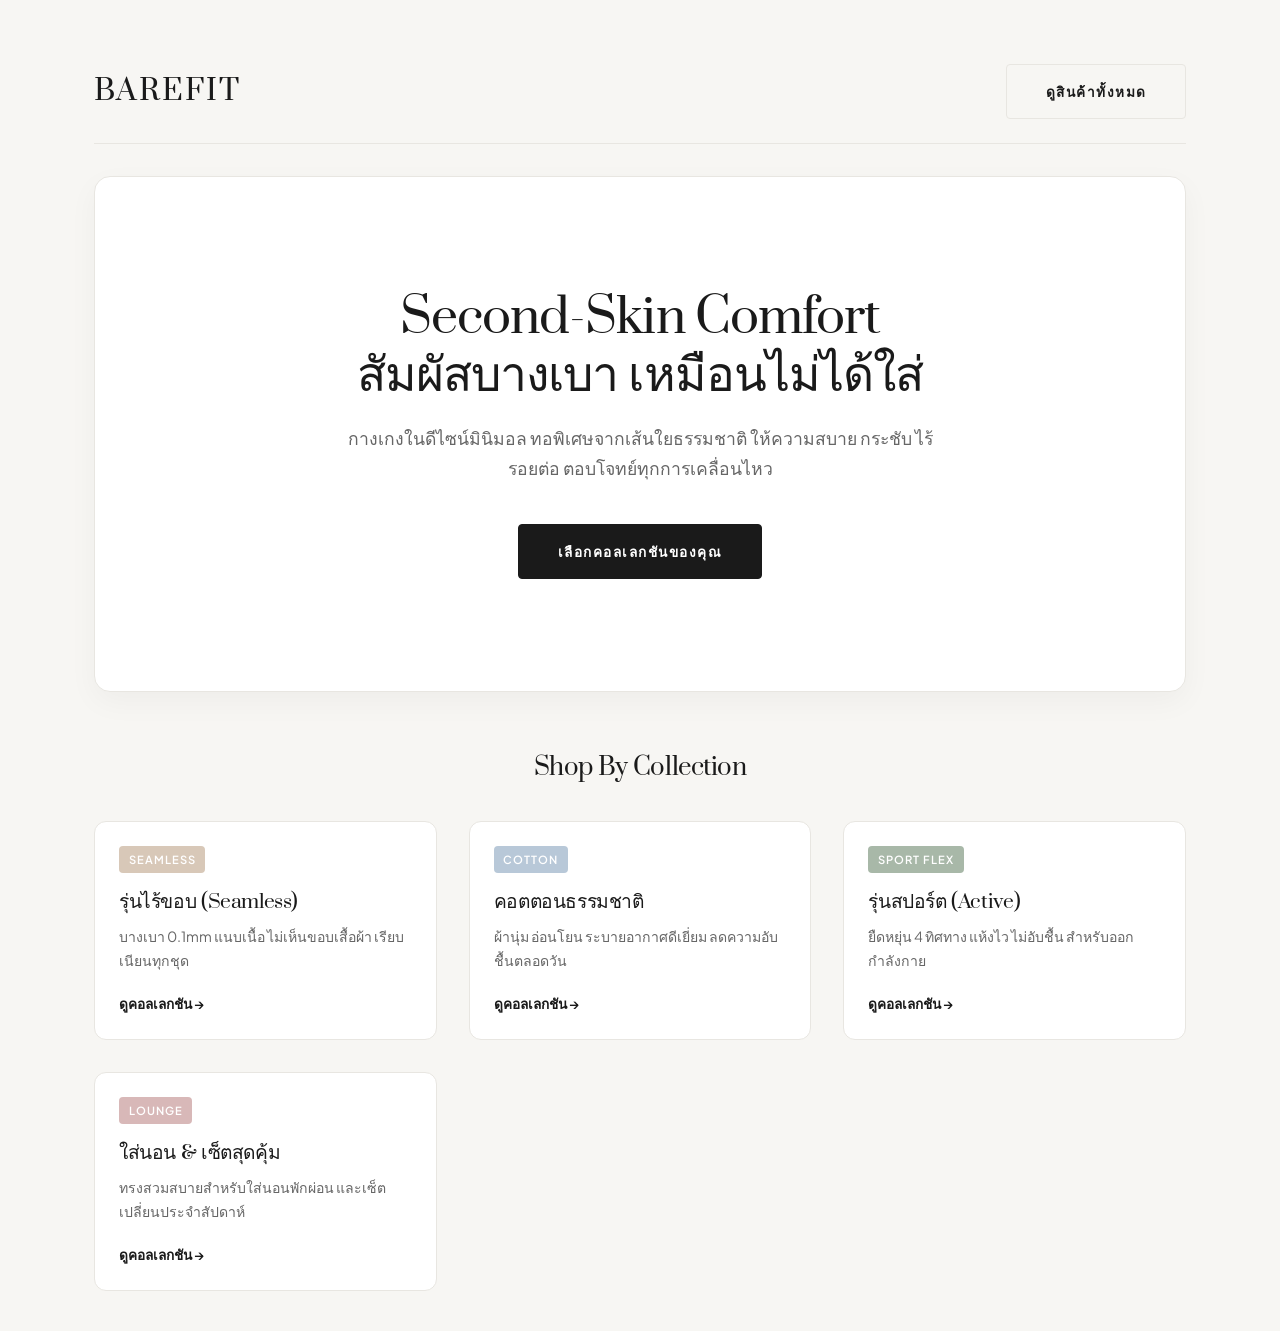
==== index.html @ 04f54b13 "Add files via upload" ====
<!DOCTYPE html>
<html lang="th">
<head>
  <meta charset="UTF-8">
  <meta name="viewport" content="width=device-width, initial-scale=1.0">
  <title>BareFit Underwear | สัมผัสความสบายระดับพรีเมียม</title>
  <link rel="stylesheet" href="style.css">
</head>
<body>
  <div class="container">
    <header class="nav-header">
      <div class="brand-logo">BareFit</div>
      <a href="product.html" class="btn btn-secondary">ดูสินค้าทั้งหมด</a>
    </header>

    <section class="hero">
      <h1>Second-Skin Comfort<br>สัมผัสบางเบา เหมือนไม่ได้ใส่</h1>
      <p>กางเกงในดีไซน์มินิมอล ทอพิเศษจากเส้นใยธรรมชาติ ให้ความสบาย กระชับ ไร้รอยต่อ ตอบโจทย์ทุกการเคลื่อนไหว</p>
      <a href="product.html" class="btn">เลือกคอลเลกชันของคุณ</a>
    </section>

    <h2 style="text-align: center; margin-bottom: 2rem;">Shop By Collection</h2>
    <div class="mood-grid">
      <a href="product.html?mood=seamless" class="card">
        <span class="card-tag tag-seamless">Seamless</span>
        <h3>รุ่นไร้ขอบ (Seamless)</h3>
        <p>บางเบา 0.1mm แนบเนื้อ ไม่เห็นขอบเสื้อผ้า เรียบเนียนทุกชุด</p>
        <span style="font-size: 0.85rem; font-weight:600;">ดูคอลเลกชัน →</span>
      </a>
      <a href="product.html?mood=cotton" class="card">
        <span class="card-tag tag-cotton">Cotton</span>
        <h3>คอตตอนธรรมชาติ</h3>
        <p>ผ้านุ่ม อ่อนโยน ระบายอากาศดีเยี่ยม ลดความอับชื้นตลอดวัน</p>
        <span style="font-size: 0.85rem; font-weight:600;">ดูคอลเลกชัน →</span>
      </a>
      <a href="product.html?mood=sport" class="card">
        <span class="card-tag tag-sport">Sport Flex</span>
        <h3>รุ่นสปอร์ต (Active)</h3>
        <p>ยืดหยุ่น 4 ทิศทาง แห้งไว ไม่อับชื้น สำหรับออกกำลังกาย</p>
        <span style="font-size: 0.85rem; font-weight:600;">ดูคอลเลกชัน →</span>
      </a>
      <a href="product.html?mood=lounge" class="card">
        <span class="card-tag tag-lounge">Lounge</span>
        <h3>ใส่นอน & เซ็ตสุดคุ้ม</h3>
        <p>ทรงสวมสบายสำหรับใส่นอนพักผ่อน และเซ็ตเปลี่ยนประจำสัปดาห์</p>
        <span style="font-size: 0.85rem; font-weight:600;">ดูคอลเลกชัน →</span>
      </a>
    </div>
  </div>
</body>
</html>
---- style.css ----
@import url('https://fonts.googleapis.com/css2?family=Plus+Jakarta+Sans:wght@300;400;500;600&family=Prata&display=swap');

:root {
  --bg-color: #f7f6f3;
  --card-bg: #ffffff;
  --text-main: #1a1a1a;
  --text-muted: #666666;
  --accent-gold: #c5a059;
  --border-light: #e8e6e1;
  --border-dark: #1a1a1a;
  --shadow-soft: 0 10px 30px rgba(0, 0, 0, 0.04);
  --shadow-hover: 0 15px 35px rgba(0, 0, 0, 0.08);

  --seamless-tag: #d8c8b8;
  --cotton-tag: #b8c8d8;
  --sport-tag: #a8b8a8;
  --lounge-tag: #d8b8b8;
}

* { box-sizing: border-box; margin: 0; padding: 0; }

body {
  font-family: 'Plus Jakarta Sans', sans-serif;
  background-color: var(--bg-color);
  color: var(--text-main);
  line-height: 1.7;
  -webkit-font-smoothing: antialiased;
}

h1, h2, h3 {
  font-family: 'Prata', serif;
  font-weight: 400;
  letter-spacing: -0.02em;
}

a { text-decoration: none; color: inherit; }

.container { max-width: 1140px; margin: 0 auto; padding: 2.5rem 1.5rem; }

/* Navbar */
.nav-header {
  display: flex;
  justify-content: space-between;
  align-items: center;
  padding: 1.5rem 0;
  border-bottom: 1px solid var(--border-light);
  margin-bottom: 2rem;
}

.brand-logo {
  font-family: 'Prata', serif;
  font-size: 1.8rem;
  letter-spacing: 2px;
  text-transform: uppercase;
}

/* Hero Section */
.hero {
  text-align: center;
  padding: 7rem 1.5rem;
  background: #ffffff;
  border-radius: 16px;
  box-shadow: var(--shadow-soft);
  margin-bottom: 3.5rem;
  border: 1px solid var(--border-light);
}

.hero h1 { font-size: 3rem; margin-bottom: 1.2rem; line-height: 1.2; }
.hero p { color: var(--text-muted); font-size: 1.1rem; max-width: 600px; margin: 0 auto 2.5rem; }

/* Buttons */
.btn {
  display: inline-block;
  padding: 0.95rem 2.4rem;
  border: 1px solid var(--border-dark);
  background: var(--border-dark);
  color: #fff;
  font-size: 0.85rem;
  font-weight: 600;
  text-transform: uppercase;
  letter-spacing: 1.5px;
  border-radius: 4px;
  cursor: pointer;
  transition: all 0.3s cubic-bezier(0.16, 1, 0.3, 1);
}

.btn:hover {
  background: transparent;
  color: var(--border-dark);
  transform: translateY(-2px);
}

.btn-secondary {
  background: transparent;
  color: var(--border-dark);
  border: 1px solid var(--border-light);
}

.btn-secondary:hover {
  border-color: var(--border-dark);
  background: var(--border-dark);
  color: #fff;
}

/* Grid & Cards */
.mood-grid, .product-grid {
  display: grid;
  grid-template-columns: repeat(auto-fill, minmax(260px, 1fr));
  gap: 2rem;
}

.card {
  background: var(--card-bg);
  border: 1px solid var(--border-light);
  border-radius: 12px;
  padding: 1.5rem;
  text-align: left;
  transition: all 0.3s ease;
  position: relative;
  overflow: hidden;
  display: flex;
  flex-direction: column;
}

.card:hover {
  transform: translateY(-6px);
  box-shadow: var(--shadow-hover);
}

.card img {
  width: 100%;
  aspect-ratio: 1/1;
  object-fit: cover;
  border-radius: 8px;
  margin-bottom: 1.2rem;
  background-color: #f0ede8;
}

.card h3 { font-size: 1.2rem; margin-bottom: 0.4rem; }
.card p { color: var(--text-muted); font-size: 0.88rem; margin-bottom: 1.2rem; flex-grow: 1; }
.card .price { font-size: 1.1rem; font-weight: 600; color: var(--text-main); margin-bottom: 1rem; }

/* Category Tags */
.card-tag {
  display: inline-block;
  font-size: 0.7rem;
  font-weight: 600;
  text-transform: uppercase;
  letter-spacing: 1px;
  padding: 0.25rem 0.6rem;
  border-radius: 4px;
  margin-bottom: 0.8rem;
  width: fit-content;
}

.tag-seamless { background: var(--seamless-tag); color: #fff; }
.tag-cotton { background: var(--cotton-tag); color: #fff; }
.tag-sport { background: var(--sport-tag); color: #fff; }
.tag-lounge { background: var(--lounge-tag); color: #fff; }

/* Filter Bar */
#filter-bar {
  display: flex;
  justify-content: center;
  gap: 0.8rem;
  flex-wrap: wrap;
  margin-bottom: 3rem;
}

#filter-bar button {
  padding: 0.6rem 1.4rem;
  border: 1px solid var(--border-light);
  background: var(--card-bg);
  color: var(--text-muted);
  border-radius: 30px;
  font-size: 0.85rem;
  font-weight: 500;
  cursor: pointer;
  transition: all 0.2s ease;
}

#filter-bar button:hover, #filter-bar button.active {
  border-color: var(--border-dark);
  background: var(--border-dark);
  color: #fff;
}

/* Forms */
.form-card {
  background: #fff;
  padding: 3rem;
  border-radius: 16px;
  border: 1px solid var(--border-light);
  box-shadow: var(--shadow-soft);
  max-width: 540px;
  margin: 0 auto;
}

.form-group { margin-bottom: 1.5rem; text-align: left; }
.form-group label { display: block; margin-bottom: 0.5rem; font-size: 0.85rem; font-weight: 600; text-transform: uppercase; letter-spacing: 0.5px; }
.form-group input, .form-group textarea {
  width: 100%;
  padding: 0.9rem 1rem;
  border: 1px solid var(--border-light);
  border-radius: 6px;
  font-family: inherit;
  font-size: 0.95rem;
  background: #fafafa;
  transition: border 0.2s ease;
}

.form-group input:focus, .form-group textarea:focus {
  outline: none;
  border-color: var(--border-dark);
  background: #fff;
}

/* Table */
.table-container {
  background: #fff;
  border-radius: 12px;
  border: 1px solid var(--border-light);
  overflow-x: auto;
  box-shadow: var(--shadow-soft);
}

table { width: 100%; border-collapse: collapse; text-align: left; font-size: 0.9rem; }
th { background: #fafafa; padding: 1.2rem 1rem; font-weight: 600; border-bottom: 1px solid var(--border-light); }
td { padding: 1.2rem 1rem; border-bottom: 1px solid var(--border-light); }
tr:last-child td { border-bottom: none; }
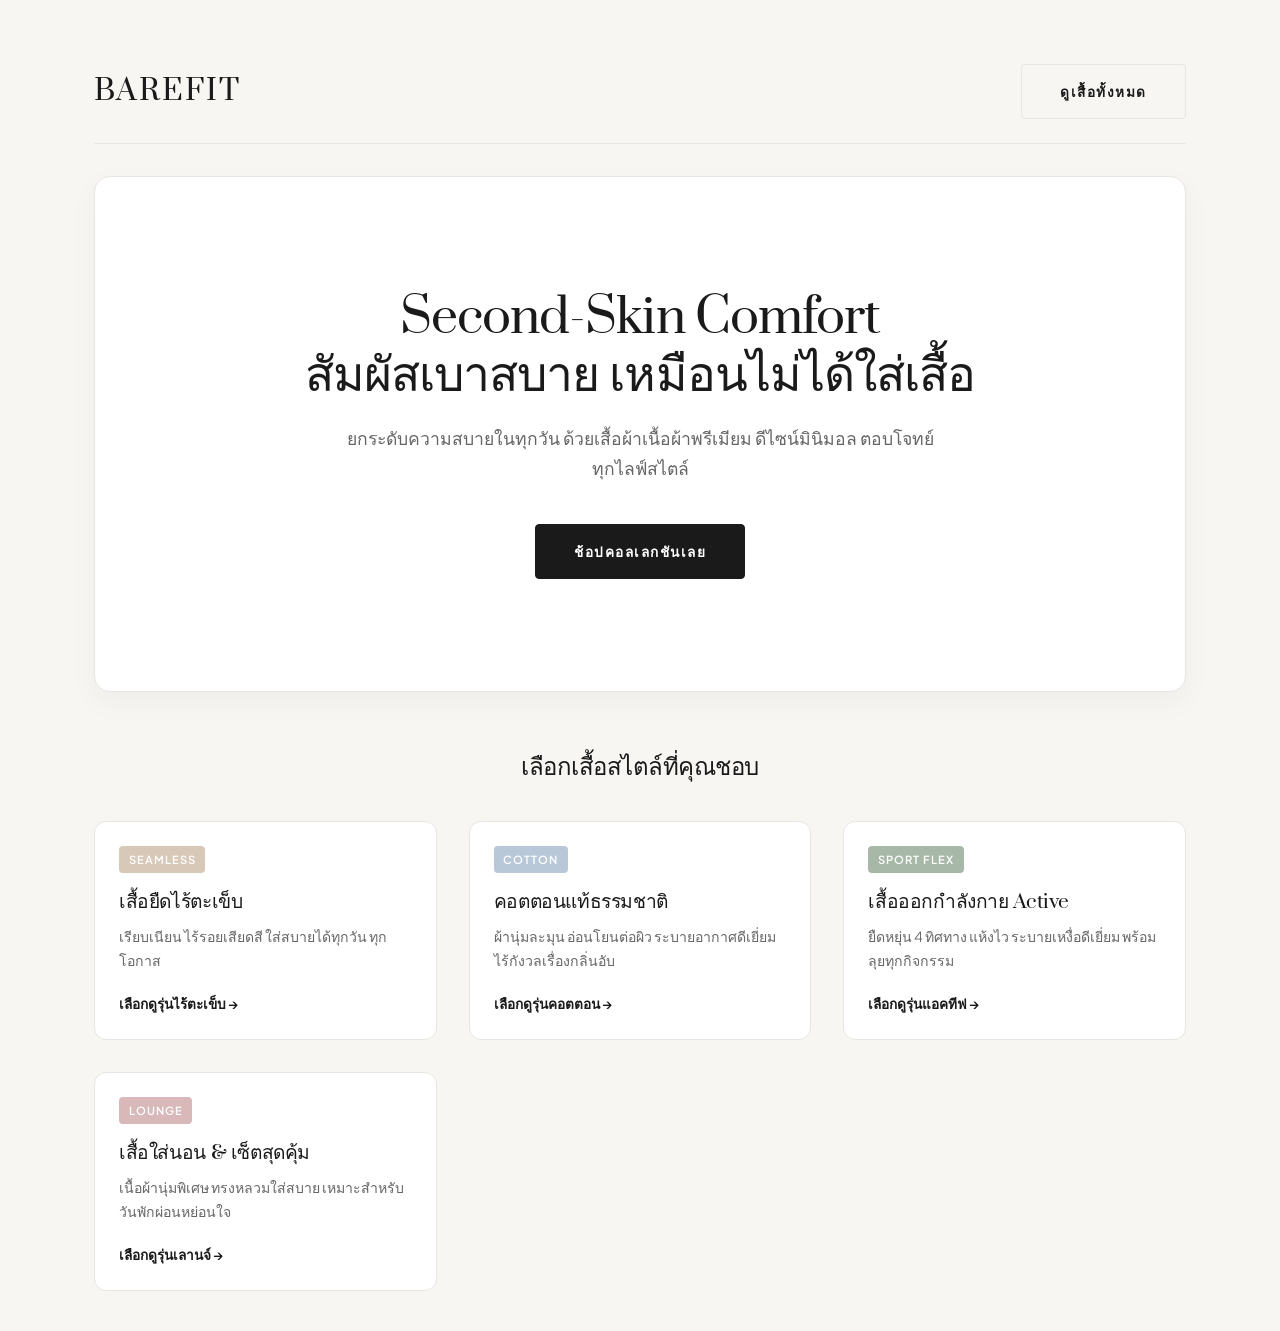
==== commit 2f86c74a: "Update index.html" ====
--- a/index.html
+++ b/index.html
@@ -3,47 +3,47 @@
 <head>
   <meta charset="UTF-8">
   <meta name="viewport" content="width=device-width, initial-scale=1.0">
-  <title>BareFit Underwear | สัมผัสความสบายระดับพรีเมียม</title>
+  <title>BareFit | เสื้อยืดพรีเมียม นุ่ม ใส่สบาย ดุจผิวที่สอง</title>
   <link rel="stylesheet" href="style.css">
 </head>
 <body>
   <div class="container">
     <header class="nav-header">
       <div class="brand-logo">BareFit</div>
-      <a href="product.html" class="btn btn-secondary">ดูสินค้าทั้งหมด</a>
+      <a href="product.html" class="btn btn-secondary">ดูเสื้อทั้งหมด</a>
     </header>
 
     <section class="hero">
-      <h1>Second-Skin Comfort<br>สัมผัสบางเบา เหมือนไม่ได้ใส่</h1>
-      <p>กางเกงในดีไซน์มินิมอล ทอพิเศษจากเส้นใยธรรมชาติ ให้ความสบาย กระชับ ไร้รอยต่อ ตอบโจทย์ทุกการเคลื่อนไหว</p>
-      <a href="product.html" class="btn">เลือกคอลเลกชันของคุณ</a>
+      <h1>Second-Skin Comfort<br>สัมผัสเบาสบาย เหมือนไม่ได้ใส่เสื้อ</h1>
+      <p>ยกระดับความสบายในทุกวัน ด้วยเสื้อผ้าเนื้อผ้าพรีเมียม ดีไซน์มินิมอล ตอบโจทย์ทุกไลฟ์สไตล์</p>
+      <a href="product.html" class="btn">ช้อปคอลเลกชันเลย</a>
     </section>
 
-    <h2 style="text-align: center; margin-bottom: 2rem;">Shop By Collection</h2>
+    <h2 style="text-align: center; margin-bottom: 2rem;">เลือกเสื้อสไตล์ที่คุณชอบ</h2>
     <div class="mood-grid">
       <a href="product.html?mood=seamless" class="card">
         <span class="card-tag tag-seamless">Seamless</span>
-        <h3>รุ่นไร้ขอบ (Seamless)</h3>
-        <p>บางเบา 0.1mm แนบเนื้อ ไม่เห็นขอบเสื้อผ้า เรียบเนียนทุกชุด</p>
-        <span style="font-size: 0.85rem; font-weight:600;">ดูคอลเลกชัน →</span>
+        <h3>เสื้อยืดไร้ตะเข็บ</h3>
+        <p>เรียบเนียน ไร้รอยเสียดสี ใส่สบายได้ทุกวัน ทุกโอกาส</p>
+        <span style="font-size: 0.85rem; font-weight:600;">เลือกดูรุ่นไร้ตะเข็บ →</span>
       </a>
       <a href="product.html?mood=cotton" class="card">
         <span class="card-tag tag-cotton">Cotton</span>
-        <h3>คอตตอนธรรมชาติ</h3>
-        <p>ผ้านุ่ม อ่อนโยน ระบายอากาศดีเยี่ยม ลดความอับชื้นตลอดวัน</p>
-        <span style="font-size: 0.85rem; font-weight:600;">ดูคอลเลกชัน →</span>
+        <h3>คอตตอนแท้ธรรมชาติ</h3>
+        <p>ผ้านุ่มละมุน อ่อนโยนต่อผิว ระบายอากาศดีเยี่ยม ไร้กังวลเรื่องกลิ่นอับ</p>
+        <span style="font-size: 0.85rem; font-weight:600;">เลือกดูรุ่นคอตตอน →</span>
       </a>
       <a href="product.html?mood=sport" class="card">
         <span class="card-tag tag-sport">Sport Flex</span>
-        <h3>รุ่นสปอร์ต (Active)</h3>
-        <p>ยืดหยุ่น 4 ทิศทาง แห้งไว ไม่อับชื้น สำหรับออกกำลังกาย</p>
-        <span style="font-size: 0.85rem; font-weight:600;">ดูคอลเลกชัน →</span>
+        <h3>เสื้อออกกำลังกาย Active</h3>
+        <p>ยืดหยุ่น 4 ทิศทาง แห้งไว ระบายเหงื่อดีเยี่ยม พร้อมลุยทุกกิจกรรม</p>
+        <span style="font-size: 0.85rem; font-weight:600;">เลือกดูรุ่นแอคทีฟ →</span>
       </a>
       <a href="product.html?mood=lounge" class="card">
         <span class="card-tag tag-lounge">Lounge</span>
-        <h3>ใส่นอน & เซ็ตสุดคุ้ม</h3>
-        <p>ทรงสวมสบายสำหรับใส่นอนพักผ่อน และเซ็ตเปลี่ยนประจำสัปดาห์</p>
-        <span style="font-size: 0.85rem; font-weight:600;">ดูคอลเลกชัน →</span>
+        <h3>เสื้อใส่นอน & เซ็ตสุดคุ้ม</h3>
+        <p>เนื้อผ้านุ่มพิเศษ ทรงหลวมใส่สบาย เหมาะสำหรับวันพักผ่อนหย่อนใจ</p>
+        <span style="font-size: 0.85rem; font-weight:600;">เลือกดูรุ่นเลานจ์ →</span>
       </a>
     </div>
   </div>
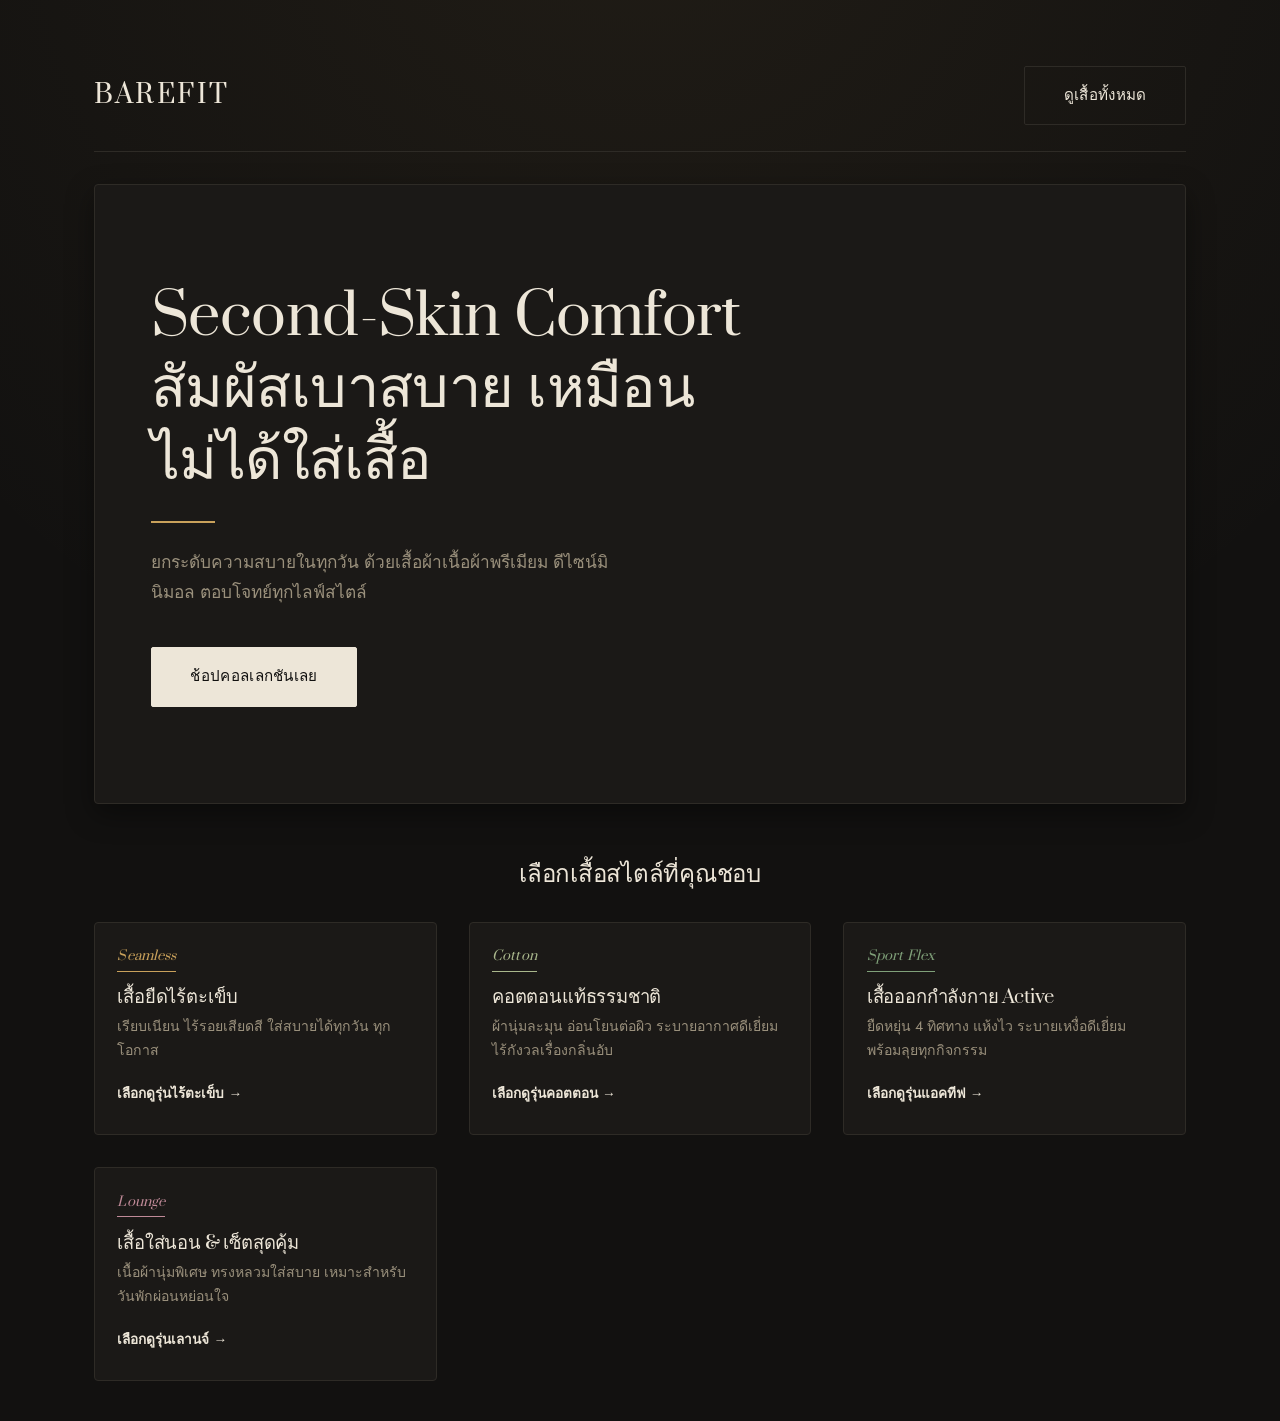
==== commit 91a0b72e: "Update index.html" ====
--- a/index.html
+++ b/index.html
@@ -3,7 +3,7 @@
 <head>
   <meta charset="UTF-8">
   <meta name="viewport" content="width=device-width, initial-scale=1.0">
-  <title>BareFit | เสื้อยืดพรีเมียม นุ่ม ใส่สบาย ดุจผิวที่สอง</title>
+  <title>7GUY | เสื้อยืดพรีเมียม นุ่ม ใส่สบาย ดุจผิวที่สอง</title>
   <link rel="stylesheet" href="style.css">
 </head>
 <body>
--- a/style.css
+++ b/style.css
@@ -1,27 +1,36 @@
-@import url('https://fonts.googleapis.com/css2?family=Plus+Jakarta+Sans:wght@300;400;500;600&family=Prata&display=swap');
+@import url('https://fonts.googleapis.com/css2?family=Jost:wght@300;400;500;600&family=Prata&display=swap');
 
 :root {
-  --bg-color: #f7f6f3;
-  --card-bg: #ffffff;
-  --text-main: #1a1a1a;
-  --text-muted: #666666;
-  --accent-gold: #c5a059;
-  --border-light: #e8e6e1;
-  --border-dark: #1a1a1a;
-  --shadow-soft: 0 10px 30px rgba(0, 0, 0, 0.04);
-  --shadow-hover: 0 15px 35px rgba(0, 0, 0, 0.08);
-
-  --seamless-tag: #d8c8b8;
-  --cotton-tag: #b8c8d8;
-  --sport-tag: #a8b8a8;
-  --lounge-tag: #d8b8b8;
+  /* Core palette — deep charcoal, warm ivory, brass accent */
+  --bg-color: #121110;
+  --card-bg: #1B1917;
+  --ink: #121110;
+  --text-main: #EDE6D8;
+  --text-muted: #9A907C;
+  --accent-gold: #C9A15B;
+  --border-light: #2E2B26;
+  --border-dark: #EDE6D8;
+  --shadow-soft: 0 10px 28px rgba(0, 0, 0, 0.4);
+  --shadow-hover: 0 20px 44px rgba(0, 0, 0, 0.55);
+
+  /* Mood tags — tuned brighter to read clearly on a dark card */
+  --seamless-tag: #C9A15B;
+  --cotton-tag: #A9B78C;
+  --sport-tag: #7FA079;
+  --lounge-tag: #C08A98;
+
+  --radius-sm: 2px;
+  --radius-md: 4px;
+  --ease: cubic-bezier(0.16, 1, 0.3, 1);
 }
 
 * { box-sizing: border-box; margin: 0; padding: 0; }
 
 body {
-  font-family: 'Plus Jakarta Sans', sans-serif;
+  font-family: 'Jost', sans-serif;
+  font-weight: 400;
   background-color: var(--bg-color);
+  background-image: radial-gradient(circle at 50% -10%, rgba(201, 161, 91, 0.08), transparent 55%);
   color: var(--text-main);
   line-height: 1.7;
   -webkit-font-smoothing: antialiased;
@@ -30,58 +39,100 @@
 h1, h2, h3 {
   font-family: 'Prata', serif;
   font-weight: 400;
-  letter-spacing: -0.02em;
+  letter-spacing: -0.01em;
+  line-height: 1.25;
 }
 
 a { text-decoration: none; color: inherit; }
 
 .container { max-width: 1140px; margin: 0 auto; padding: 2.5rem 1.5rem; }
 
-/* Navbar */
+/* ============ Navbar ============ */
 .nav-header {
   display: flex;
   justify-content: space-between;
   align-items: center;
-  padding: 1.5rem 0;
+  padding: 1.6rem 0;
   border-bottom: 1px solid var(--border-light);
   margin-bottom: 2rem;
 }
 
 .brand-logo {
   font-family: 'Prata', serif;
-  font-size: 1.8rem;
-  letter-spacing: 2px;
+  font-size: 1.6rem;
+  letter-spacing: 2.5px;
   text-transform: uppercase;
-}
-
-/* Hero Section */
+  color: var(--text-main);
+}
+
+.nav-header nav a {
+  font-size: 0.92rem;
+  color: var(--text-muted);
+  margin-left: 2rem;
+  padding-bottom: 4px;
+  border-bottom: 1px solid transparent;
+  transition: color 0.25s var(--ease), border-color 0.25s var(--ease);
+}
+
+.nav-header nav a:hover,
+.nav-header nav a.active {
+  color: var(--text-main);
+  border-color: var(--accent-gold);
+}
+
+/* ============ Hero Section ============ */
 .hero {
-  text-align: center;
-  padding: 7rem 1.5rem;
-  background: #ffffff;
-  border-radius: 16px;
+  text-align: left;
+  padding: 6rem 3.5rem;
+  background: var(--card-bg);
+  border-radius: var(--radius-md);
   box-shadow: var(--shadow-soft);
   margin-bottom: 3.5rem;
   border: 1px solid var(--border-light);
 }
 
-.hero h1 { font-size: 3rem; margin-bottom: 1.2rem; line-height: 1.2; }
-.hero p { color: var(--text-muted); font-size: 1.1rem; max-width: 600px; margin: 0 auto 2.5rem; }
-
-/* Buttons */
+.hero h1 {
+  font-size: clamp(2.4rem, 4.5vw, 3.6rem);
+  max-width: 15ch;
+  margin-bottom: 1.6rem;
+  padding-bottom: 1.6rem;
+  position: relative;
+  color: var(--text-main);
+}
+
+.hero h1::after {
+  content: '';
+  position: absolute;
+  bottom: 0;
+  left: 0;
+  width: 64px;
+  height: 2px;
+  background: var(--accent-gold);
+}
+
+.hero p {
+  color: var(--text-muted);
+  font-size: 1.08rem;
+  max-width: 46ch;
+  margin: 0 0 2.5rem;
+}
+
+/* ============ Buttons ============ */
+/* Light ivory fill on dark surfaces reads as the premium move here,
+   rather than a bright accent color block. */
 .btn {
   display: inline-block;
-  padding: 0.95rem 2.4rem;
+  padding: 1rem 2.4rem;
   border: 1px solid var(--border-dark);
   background: var(--border-dark);
-  color: #fff;
-  font-size: 0.85rem;
-  font-weight: 600;
-  text-transform: uppercase;
-  letter-spacing: 1.5px;
-  border-radius: 4px;
+  color: var(--ink);
+  font-family: 'Jost', sans-serif;
+  font-size: 0.95rem;
+  font-weight: 500;
+  letter-spacing: 0.02em;
+  border-radius: var(--radius-sm);
   cursor: pointer;
-  transition: all 0.3s cubic-bezier(0.16, 1, 0.3, 1);
+  transition: background 0.35s var(--ease), color 0.35s var(--ease), transform 0.35s var(--ease);
 }
 
 .btn:hover {
@@ -92,17 +143,17 @@
 
 .btn-secondary {
   background: transparent;
-  color: var(--border-dark);
+  color: var(--text-main);
   border: 1px solid var(--border-light);
 }
 
 .btn-secondary:hover {
   border-color: var(--border-dark);
   background: var(--border-dark);
-  color: #fff;
-}
-
-/* Grid & Cards */
+  color: var(--ink);
+}
+
+/* ============ Grid & Cards ============ */
 .mood-grid, .product-grid {
   display: grid;
   grid-template-columns: repeat(auto-fill, minmax(260px, 1fr));
@@ -112,10 +163,10 @@
 .card {
   background: var(--card-bg);
   border: 1px solid var(--border-light);
-  border-radius: 12px;
-  padding: 1.5rem;
+  border-radius: var(--radius-md);
+  padding: 1.4rem 1.4rem 1.8rem;
   text-align: left;
-  transition: all 0.3s ease;
+  transition: transform 0.35s var(--ease), border-color 0.35s var(--ease), box-shadow 0.35s var(--ease);
   position: relative;
   overflow: hidden;
   display: flex;
@@ -124,6 +175,7 @@
 
 .card:hover {
   transform: translateY(-6px);
+  border-color: var(--accent-gold);
   box-shadow: var(--shadow-hover);
 }
 
@@ -131,34 +183,42 @@
   width: 100%;
   aspect-ratio: 1/1;
   object-fit: cover;
-  border-radius: 8px;
+  border-radius: var(--radius-sm);
   margin-bottom: 1.2rem;
-  background-color: #f0ede8;
-}
-
-.card h3 { font-size: 1.2rem; margin-bottom: 0.4rem; }
+  background-color: #26221D;
+  filter: grayscale(10%) brightness(0.96);
+  transition: filter 0.5s var(--ease), transform 0.6s var(--ease);
+}
+
+.card:hover img {
+  filter: grayscale(0%) brightness(1);
+  transform: scale(1.015);
+}
+
+.card h3 { font-size: 1.15rem; margin-bottom: 0.4rem; color: var(--text-main); }
 .card p { color: var(--text-muted); font-size: 0.88rem; margin-bottom: 1.2rem; flex-grow: 1; }
-.card .price { font-size: 1.1rem; font-weight: 600; color: var(--text-main); margin-bottom: 1rem; }
-
-/* Category Tags */
+.card .price { font-size: 1.05rem; font-weight: 500; font-family: 'Prata', serif; color: var(--accent-gold); margin-bottom: 1rem; }
+
+/* ============ Category Tags ============ */
 .card-tag {
   display: inline-block;
-  font-size: 0.7rem;
-  font-weight: 600;
-  text-transform: uppercase;
-  letter-spacing: 1px;
-  padding: 0.25rem 0.6rem;
-  border-radius: 4px;
-  margin-bottom: 0.8rem;
+  font-family: 'Prata', serif;
+  font-style: italic;
+  font-size: 0.82rem;
+  font-weight: 400;
+  letter-spacing: 0.01em;
+  padding-bottom: 0.2rem;
+  border-bottom: 1px solid currentColor;
+  margin-bottom: 0.9rem;
   width: fit-content;
 }
 
-.tag-seamless { background: var(--seamless-tag); color: #fff; }
-.tag-cotton { background: var(--cotton-tag); color: #fff; }
-.tag-sport { background: var(--sport-tag); color: #fff; }
-.tag-lounge { background: var(--lounge-tag); color: #fff; }
-
-/* Filter Bar */
+.tag-seamless { color: var(--seamless-tag); }
+.tag-cotton { color: var(--cotton-tag); }
+.tag-sport { color: var(--sport-tag); }
+.tag-lounge { color: var(--lounge-tag); }
+
+/* ============ Filter Bar ============ */
 #filter-bar {
   display: flex;
   justify-content: center;
@@ -168,63 +228,108 @@
 }
 
 #filter-bar button {
-  padding: 0.6rem 1.4rem;
+  padding: 0.65rem 1.5rem;
   border: 1px solid var(--border-light);
   background: var(--card-bg);
   color: var(--text-muted);
   border-radius: 30px;
-  font-size: 0.85rem;
+  font-family: 'Jost', sans-serif;
+  font-size: 0.88rem;
   font-weight: 500;
   cursor: pointer;
-  transition: all 0.2s ease;
-}
-
-#filter-bar button:hover, #filter-bar button.active {
+  transition: all 0.25s var(--ease);
+}
+
+#filter-bar button:hover,
+#filter-bar button.active {
   border-color: var(--border-dark);
   background: var(--border-dark);
-  color: #fff;
-}
-
-/* Forms */
+  color: var(--ink);
+}
+
+/* ============ Forms ============ */
 .form-card {
-  background: #fff;
-  padding: 3rem;
-  border-radius: 16px;
+  background: var(--card-bg);
+  padding: 3rem 2.75rem;
+  border-radius: var(--radius-md);
   border: 1px solid var(--border-light);
   box-shadow: var(--shadow-soft);
   max-width: 540px;
   margin: 0 auto;
 }
 
-.form-group { margin-bottom: 1.5rem; text-align: left; }
-.form-group label { display: block; margin-bottom: 0.5rem; font-size: 0.85rem; font-weight: 600; text-transform: uppercase; letter-spacing: 0.5px; }
+.form-group { margin-bottom: 1.75rem; text-align: left; }
+
+.form-group label {
+  display: block;
+  margin-bottom: 0.5rem;
+  font-size: 0.85rem;
+  font-weight: 500;
+  color: var(--text-muted);
+}
+
 .form-group input, .form-group textarea {
   width: 100%;
-  padding: 0.9rem 1rem;
-  border: 1px solid var(--border-light);
-  border-radius: 6px;
+  padding: 0.75rem 0.15rem;
+  border: none;
+  border-bottom: 1px solid var(--border-light);
+  border-radius: 0;
   font-family: inherit;
-  font-size: 0.95rem;
-  background: #fafafa;
-  transition: border 0.2s ease;
-}
+  font-size: 0.98rem;
+  color: var(--text-main);
+  background: transparent;
+  transition: border-color 0.25s var(--ease);
+}
+
+.form-group input::placeholder, .form-group textarea::placeholder { color: #5C5646; }
 
 .form-group input:focus, .form-group textarea:focus {
   outline: none;
-  border-color: var(--border-dark);
-  background: #fff;
-}
-
-/* Table */
+  border-color: var(--accent-gold);
+}
+
+/* ============ Table ============ */
 .table-container {
-  background: #fff;
-  border-radius: 12px;
+  background: var(--card-bg);
+  border-radius: var(--radius-md);
   border: 1px solid var(--border-light);
   overflow-x: auto;
   box-shadow: var(--shadow-soft);
 }
 
-table { width: 100%; border-collapse: collapse; text-align: left; font-size: 0.9rem; }
-th { background: #fafafa; padding: 1.2rem 1rem; font-weight: 600; border-bottom: 1px solid var(--border-light); }
-td { padding: 1.2rem 1rem; border-bottom: 1px solid var(--border-light); }
+table { width: 100%; border-collapse: collapse; text-align: left; font-size: 0.92rem; }
+
+th {
+  background: transparent;
+  padding: 1.2rem 1.25rem;
+  font-family: 'Jost', sans-serif;
+  font-weight: 600;
+  letter-spacing: 0.01em;
+  color: var(--text-main);
+  border-bottom: 2px solid var(--border-dark);
+}
+
+td { padding: 1.2rem 1.25rem; border-bottom: 1px solid var(--border-light); color: var(--text-muted); }
 tr:last-child td { border-bottom: none; }
+
+/* ============ Accessibility & motion ============ */
+a:focus-visible,
+button:focus-visible,
+input:focus-visible,
+textarea:focus-visible {
+  outline: 2px solid var(--accent-gold);
+  outline-offset: 2px;
+}
+
+@media (prefers-reduced-motion: reduce) {
+  * { transition: none !important; animation: none !important; }
+}
+
+/* ============ Responsive ============ */
+@media (max-width: 640px) {
+  .hero { padding: 3.5rem 1.5rem; }
+  .hero h1 { max-width: none; }
+  .nav-header { flex-direction: column; gap: 1rem; align-items: flex-start; }
+  .nav-header nav a { margin-left: 0; margin-right: 1.5rem; }
+  .form-card { padding: 2rem 1.5rem; }
+}
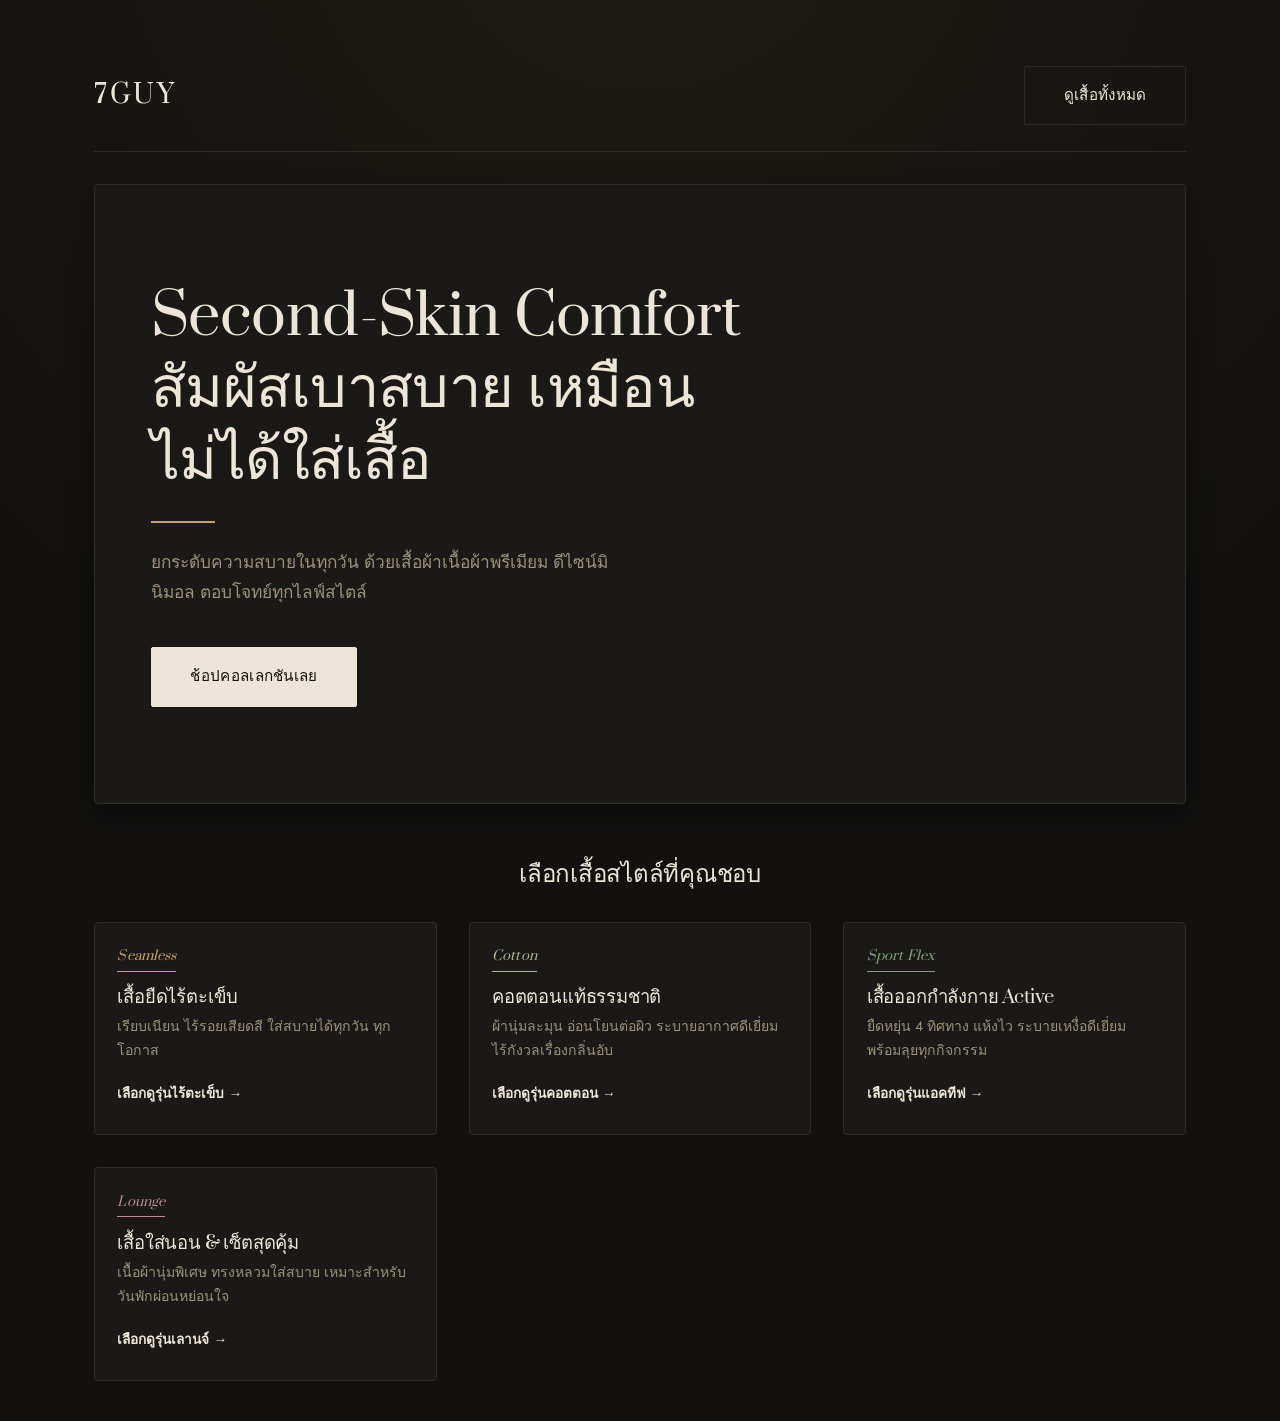
==== commit b79ad12b: "Update index.html" ====
--- a/index.html
+++ b/index.html
@@ -9,7 +9,7 @@
 <body>
   <div class="container">
     <header class="nav-header">
-      <div class="brand-logo">BareFit</div>
+      <div class="brand-logo">7GUY</div>
       <a href="product.html" class="btn btn-secondary">ดูเสื้อทั้งหมด</a>
     </header>
 
